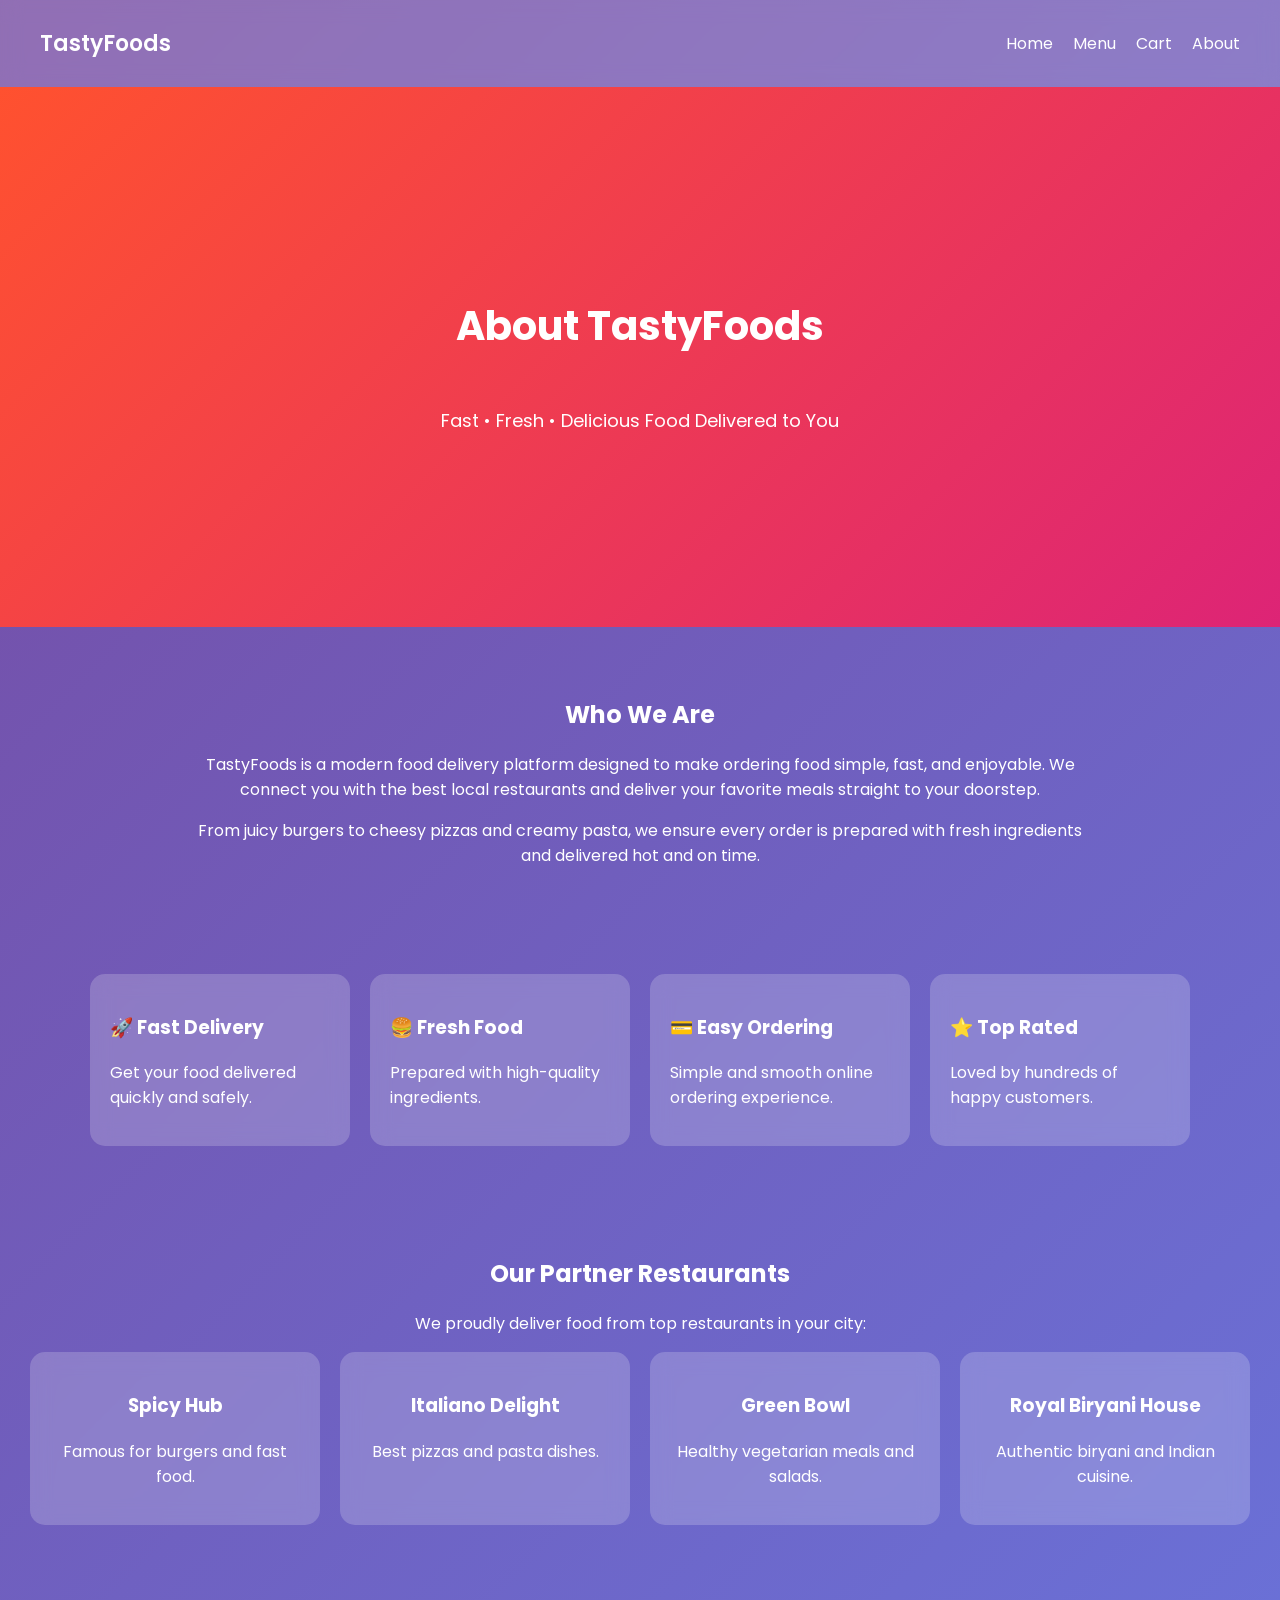
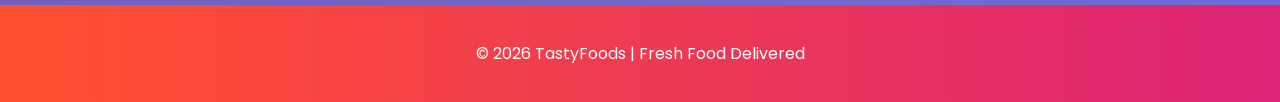
==== about.html @ 68333f2f "Initial commit by Koushik" ====
<!DOCTYPE html>
<html lang="en">
<head>
<meta charset="UTF-8">
<meta name="viewport" content="width=device-width, initial-scale=1.0">

<title>About | TastyFoods</title>

<link href="https://fonts.googleapis.com/css2?family=Poppins:wght@300;400;600&display=swap" rel="stylesheet">

<style>

/* GENERAL */
body{
    margin:0;
    font-family:'Poppins',sans-serif;
    background: linear-gradient(-45deg,#ff9a9e,#fad0c4,#667eea,#764ba2);
    background-size:400% 400%;
    animation:gradientBG 10s ease infinite;
}

@keyframes gradientBG{
    0%{background-position:0% 50%;}
    50%{background-position:100% 50%;}
    100%{background-position:0% 50%;}
}

/* HEADER */
header{
    display:flex;
    justify-content:space-between;
    align-items:center;
    padding:15px 40px;
    background:rgba(255,255,255,0.2);
    backdrop-filter:blur(10px);
    color:white;
}

.logo{
    font-size:22px;
    font-weight:600;
}

nav ul{
    list-style:none;
    display:flex;
    gap:20px;
}

nav a{
    text-decoration:none;
    color:white;
    transition:0.3s;
}

nav a:hover{
    color:yellow;
}

/* HERO */
.about-hero{
    height:60vh;
    display:flex;
    flex-direction:column;
    justify-content:center;
    align-items:center;
    text-align:center;
    color:white;
    background:linear-gradient(135deg,#ff512f,#dd2476);
}

.about-hero h1{
    font-size:40px;
}

.about-hero p{
    font-size:18px;
}

/* ABOUT */
.about-section{
    padding:50px 20px;
    text-align:center;
    max-width:900px;
    margin:auto;
    color:white;
}

/* FEATURES */
.features{
    display:flex;
    gap:20px;
    justify-content:center;
    flex-wrap:wrap;
    padding:40px;
}

.feature{
    background:rgba(255,255,255,0.2);
    padding:20px;
    border-radius:15px;
    width:220px;
    backdrop-filter:blur(10px);
    transition:0.4s;
    color:white;
    transform-style:preserve-3d;
}

/* 3D HOVER */
.feature:hover{
    transform:rotateY(10deg) rotateX(5deg) translateY(-10px) scale(1.05);
    box-shadow:0 20px 40px rgba(0,0,0,0.3);
}

/* RESTAURANTS */
.restaurants{
    padding:50px 20px;
    text-align:center;
    color:white;
}

.restaurant-container{
    display:flex;
    gap:20px;
    justify-content:center;
    flex-wrap:wrap;
}

/* CARD */
.restaurant-card{
    width:250px;
    background:rgba(255,255,255,0.2);
    padding:20px;
    border-radius:15px;
    backdrop-filter:blur(10px);
    transition:0.4s;
    transform-style:preserve-3d;
}

/* CARD LIFT EFFECT */
.restaurant-card:hover{
    transform:translateY(-15px) scale(1.05) rotateX(5deg);
    box-shadow:0 20px 40px rgba(0,0,0,0.3);
}

/* FOOTER */
footer{
    text-align:center;
    padding:20px;
    background:linear-gradient(90deg,#ff512f,#dd2476);
    color:white;
    margin-top:30px;
}

</style>

</head>

<body>

<!-- HEADER -->
<header>
<div class="logo">TastyFoods</div>

<nav>
<ul>
<li><a href="index.html">Home</a></li>
<li><a href="menu.html">Menu</a></li>
<li><a href="cart.html">Cart</a></li>
<li><a href="about.html">About</a></li>
</ul>
</nav>
</header>

<!-- HERO -->
<section class="about-hero">
<h1>About TastyFoods</h1>
<p>Fast • Fresh • Delicious Food Delivered to You</p>
</section>

<!-- ABOUT -->
<section class="about-section">

<h2>Who We Are</h2>

<p>
TastyFoods is a modern food delivery platform designed to make ordering food simple,
fast, and enjoyable. We connect you with the best local restaurants and deliver
your favorite meals straight to your doorstep.
</p>

<p>
From juicy burgers to cheesy pizzas and creamy pasta, we ensure every order is
prepared with fresh ingredients and delivered hot and on time.
</p>

</section>

<!-- FEATURES -->
<section class="features">

<div class="feature">
<h3>🚀 Fast Delivery</h3>
<p>Get your food delivered quickly and safely.</p>
</div>

<div class="feature">
<h3>🍔 Fresh Food</h3>
<p>Prepared with high-quality ingredients.</p>
</div>

<div class="feature">
<h3>💳 Easy Ordering</h3>
<p>Simple and smooth online ordering experience.</p>
</div>

<div class="feature">
<h3>⭐ Top Rated</h3>
<p>Loved by hundreds of happy customers.</p>
</div>

</section>

<!-- RESTAURANTS -->
<section class="restaurants">

<h2>Our Partner Restaurants</h2>

<p>We proudly deliver food from top restaurants in your city:</p>

<div class="restaurant-container">

<div class="restaurant-card">
<h3>Spicy Hub</h3>
<p>Famous for burgers and fast food.</p>
</div>

<div class="restaurant-card">
<h3>Italiano Delight</h3>
<p>Best pizzas and pasta dishes.</p>
</div>

<div class="restaurant-card">
<h3>Green Bowl</h3>
<p>Healthy vegetarian meals and salads.</p>
</div>

<div class="restaurant-card">
<h3>Royal Biryani House</h3>
<p>Authentic biryani and Indian cuisine.</p>
</div>

</div>

</section>

<!-- FOOTER -->
<footer>
<p>© 2026 TastyFoods | Fresh Food Delivered</p>
</footer>

</body>
</html>
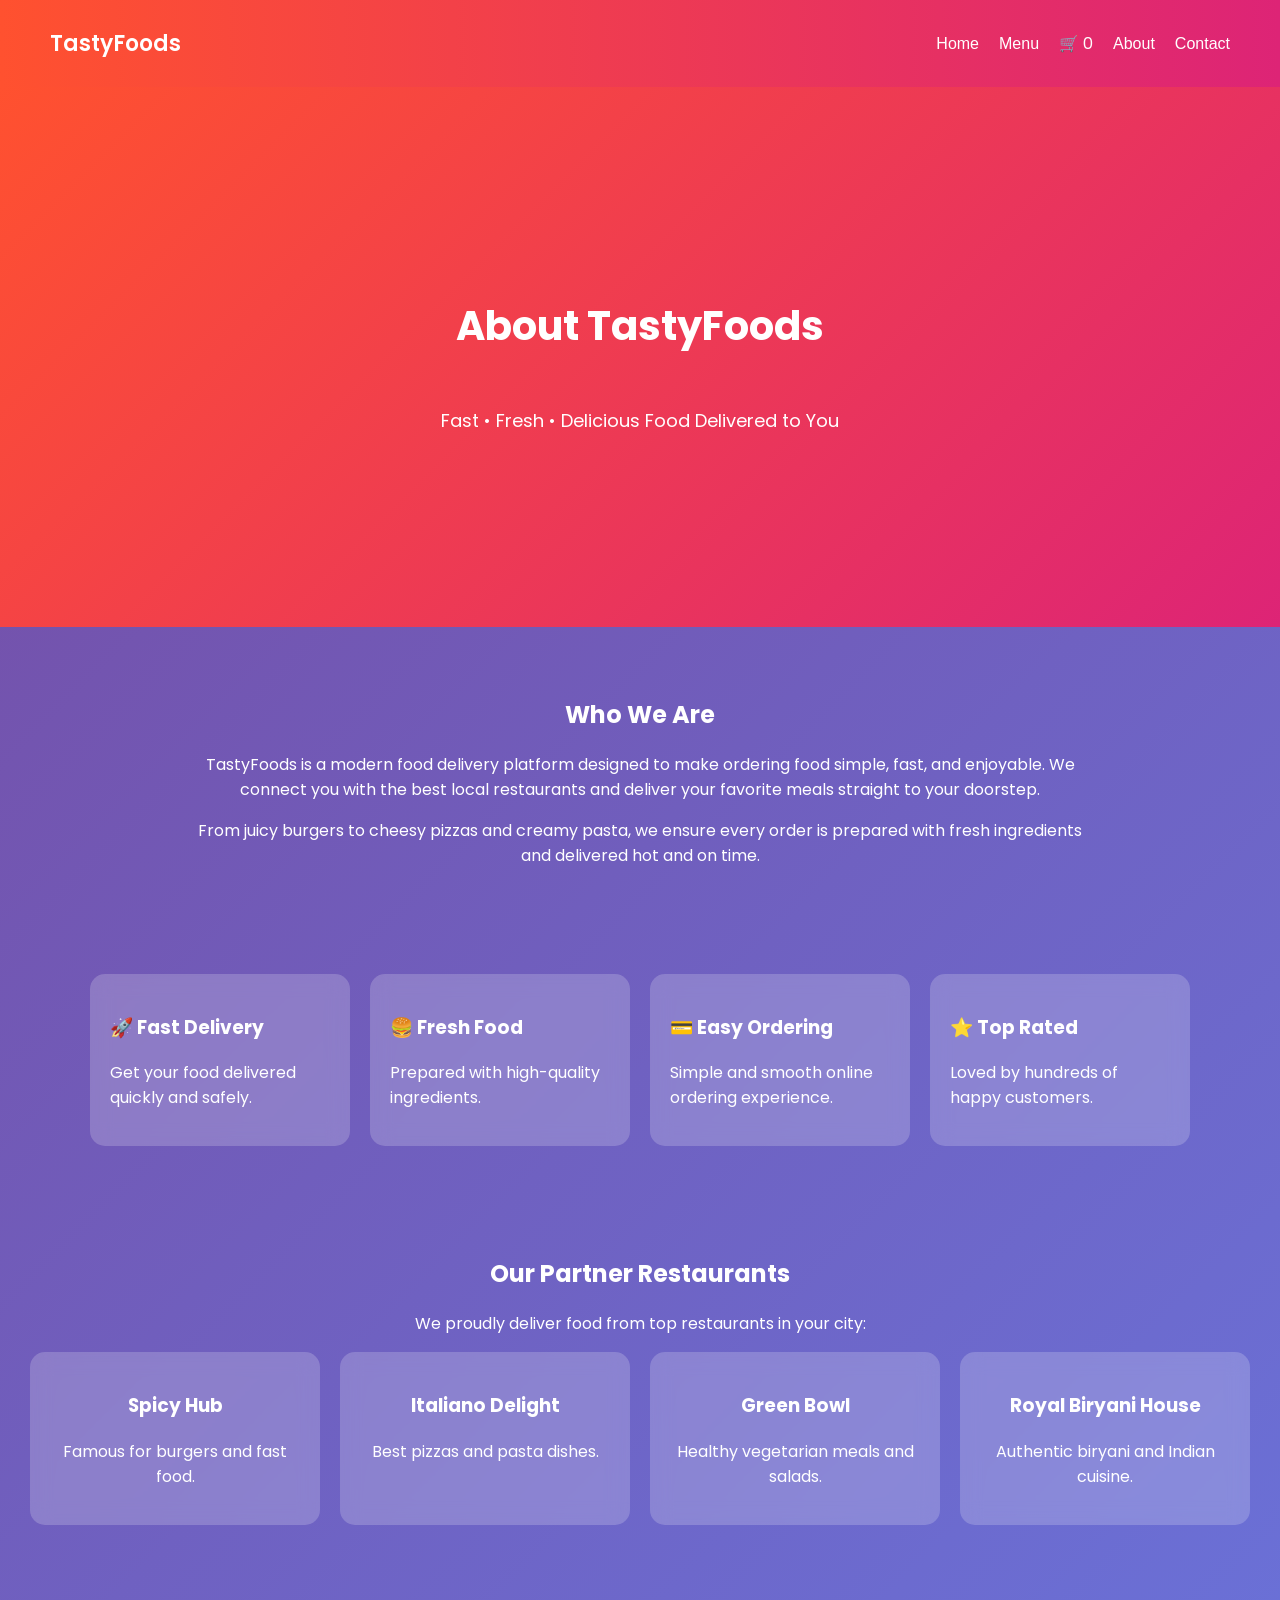
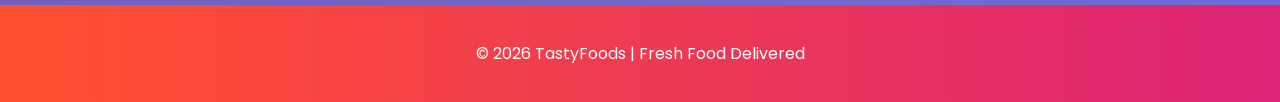
==== commit c4b92d88: "Updated navbar with hamburger menu" ====
--- a/about.html
+++ b/about.html
@@ -151,6 +151,67 @@
     color:white;
     margin-top:30px;
 }
+/* HEADER */
+header{
+  display:flex;
+  justify-content:space-between;
+  align-items:center;
+  padding:15px 50px;
+  background: linear-gradient(90deg,#ff512f,#dd2476);
+  color:white;
+  position:relative;
+}
+
+/* NAV */
+nav ul{
+  display:flex;
+  gap:20px;
+  list-style:none;
+}
+
+nav a{
+  color:white;
+  text-decoration:none;
+  font-weight:500;
+}
+
+/* HAMBURGER */
+.menu-toggle{
+  display:none;
+  font-size:28px;
+  cursor:pointer;
+}
+
+/* MOBILE VIEW */
+@media(max-width:768px){
+
+  .menu-toggle{
+    display:block;
+  }
+
+  nav{
+    position:absolute;
+    top:60px;
+    right:0;
+    width:100%;
+    background:#ff512f;
+    display:none;
+    text-align:center;
+  }
+
+  nav ul{
+    flex-direction:column;
+    padding:20px 0;
+  }
+
+  nav ul li{
+    margin:10px 0;
+  }
+
+  nav.active{
+    display:block;
+  }
+}
 
 </style>
 
@@ -160,16 +221,24 @@
 
 <!-- HEADER -->
 <header>
-<div class="logo">TastyFoods</div>
-
-<nav>
-<ul>
-<li><a href="index.html">Home</a></li>
-<li><a href="menu.html">Menu</a></li>
-<li><a href="cart.html">Cart</a></li>
-<li><a href="about.html">About</a></li>
-</ul>
-</nav>
+  <div class="logo">TastyFoods</div>
+
+  <!-- HAMBURGER -->
+  <div class="menu-toggle" onclick="toggleMenu()">
+    ☰
+  </div>
+
+  <nav id="navbar">
+    <ul>
+       <li><a href="index.html">Home</a></li>
+      <li><a href="menu.html">Menu</a></li>
+      <li class="cart-icon">
+        <a href="cart.html">🛒</a>
+        <span class="cart-count" id="cart-count">0</span>
+      </li><li><a href="about.html">About</a></li>
+      <li><a href="contact.html">Contact</a></li>
+    </ul>
+  </nav>
 </header>
 
 <!-- HERO -->
@@ -258,6 +327,10 @@
 <footer>
 <p>© 2026 TastyFoods | Fresh Food Delivered</p>
 </footer>
-
+<script>
+function toggleMenu(){
+  document.getElementById("navbar").classList.toggle("active");
+}
+</script>
 </body>
 </html>
